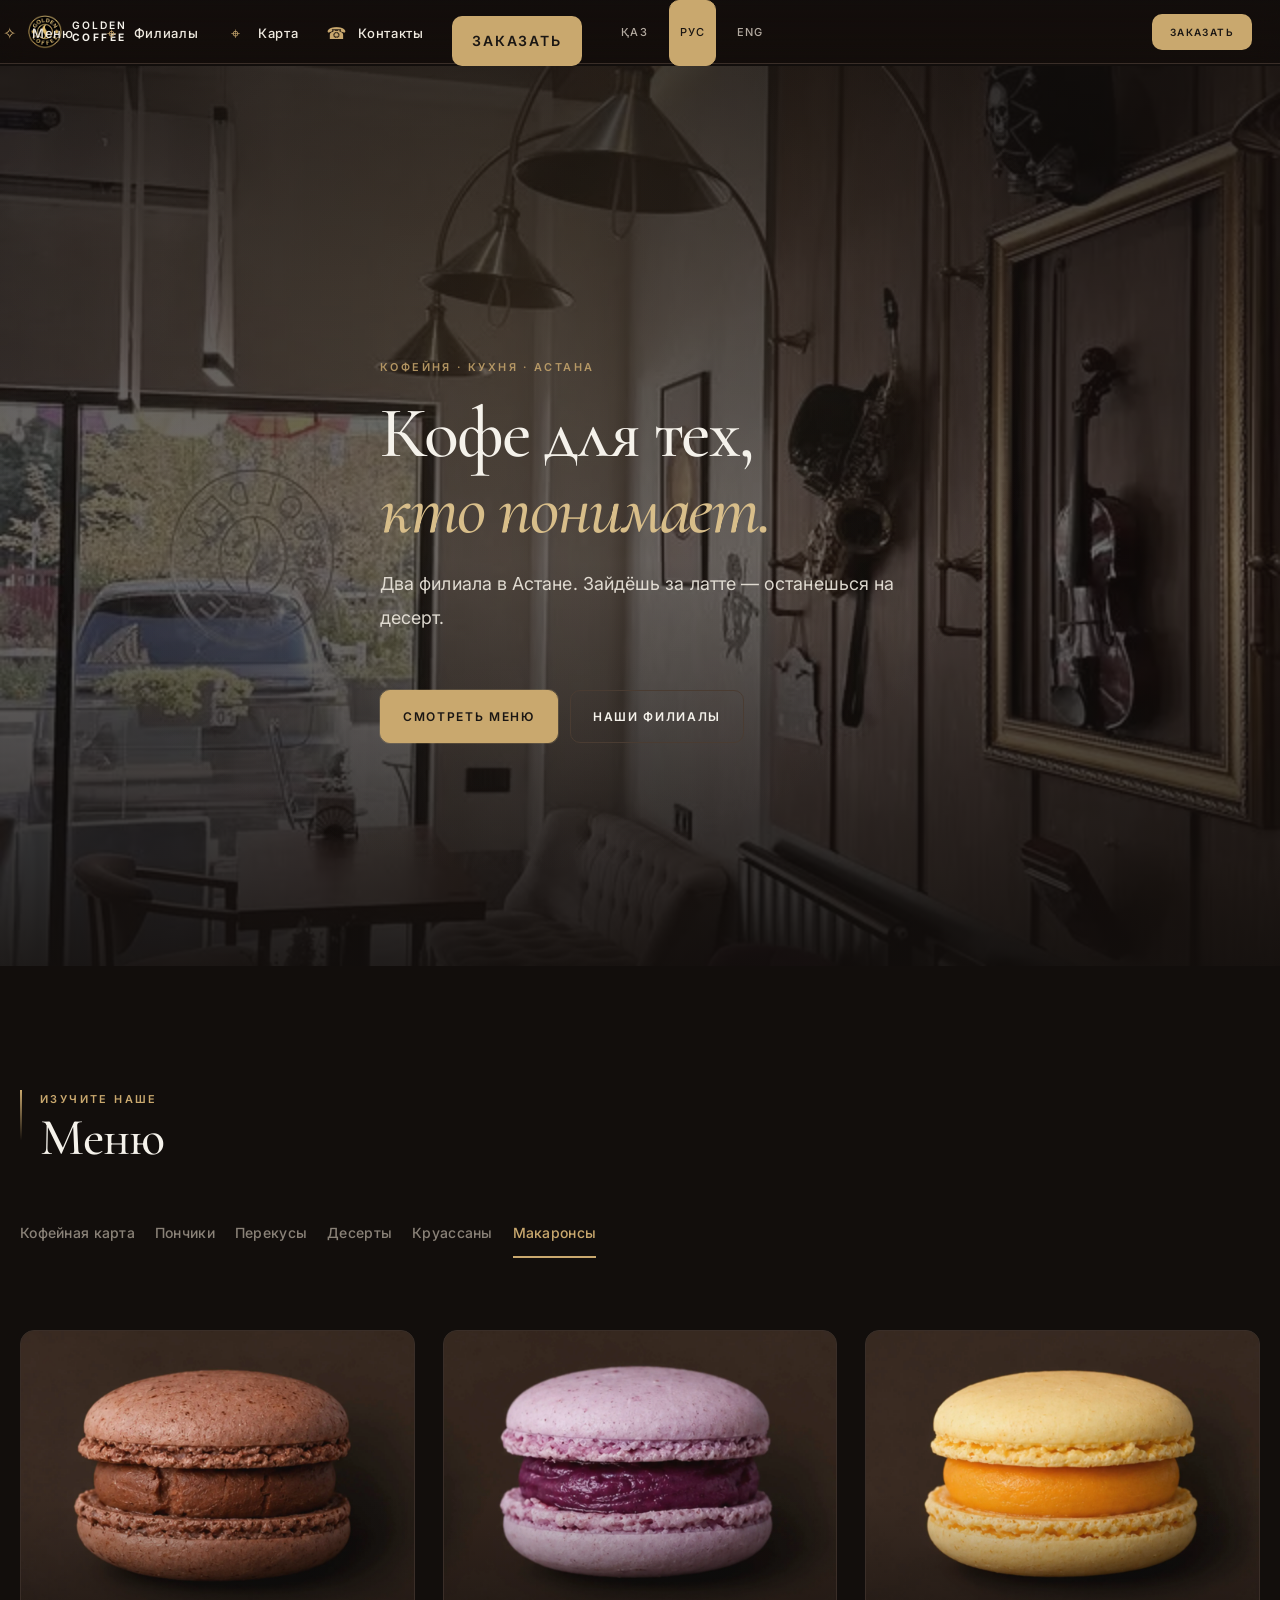
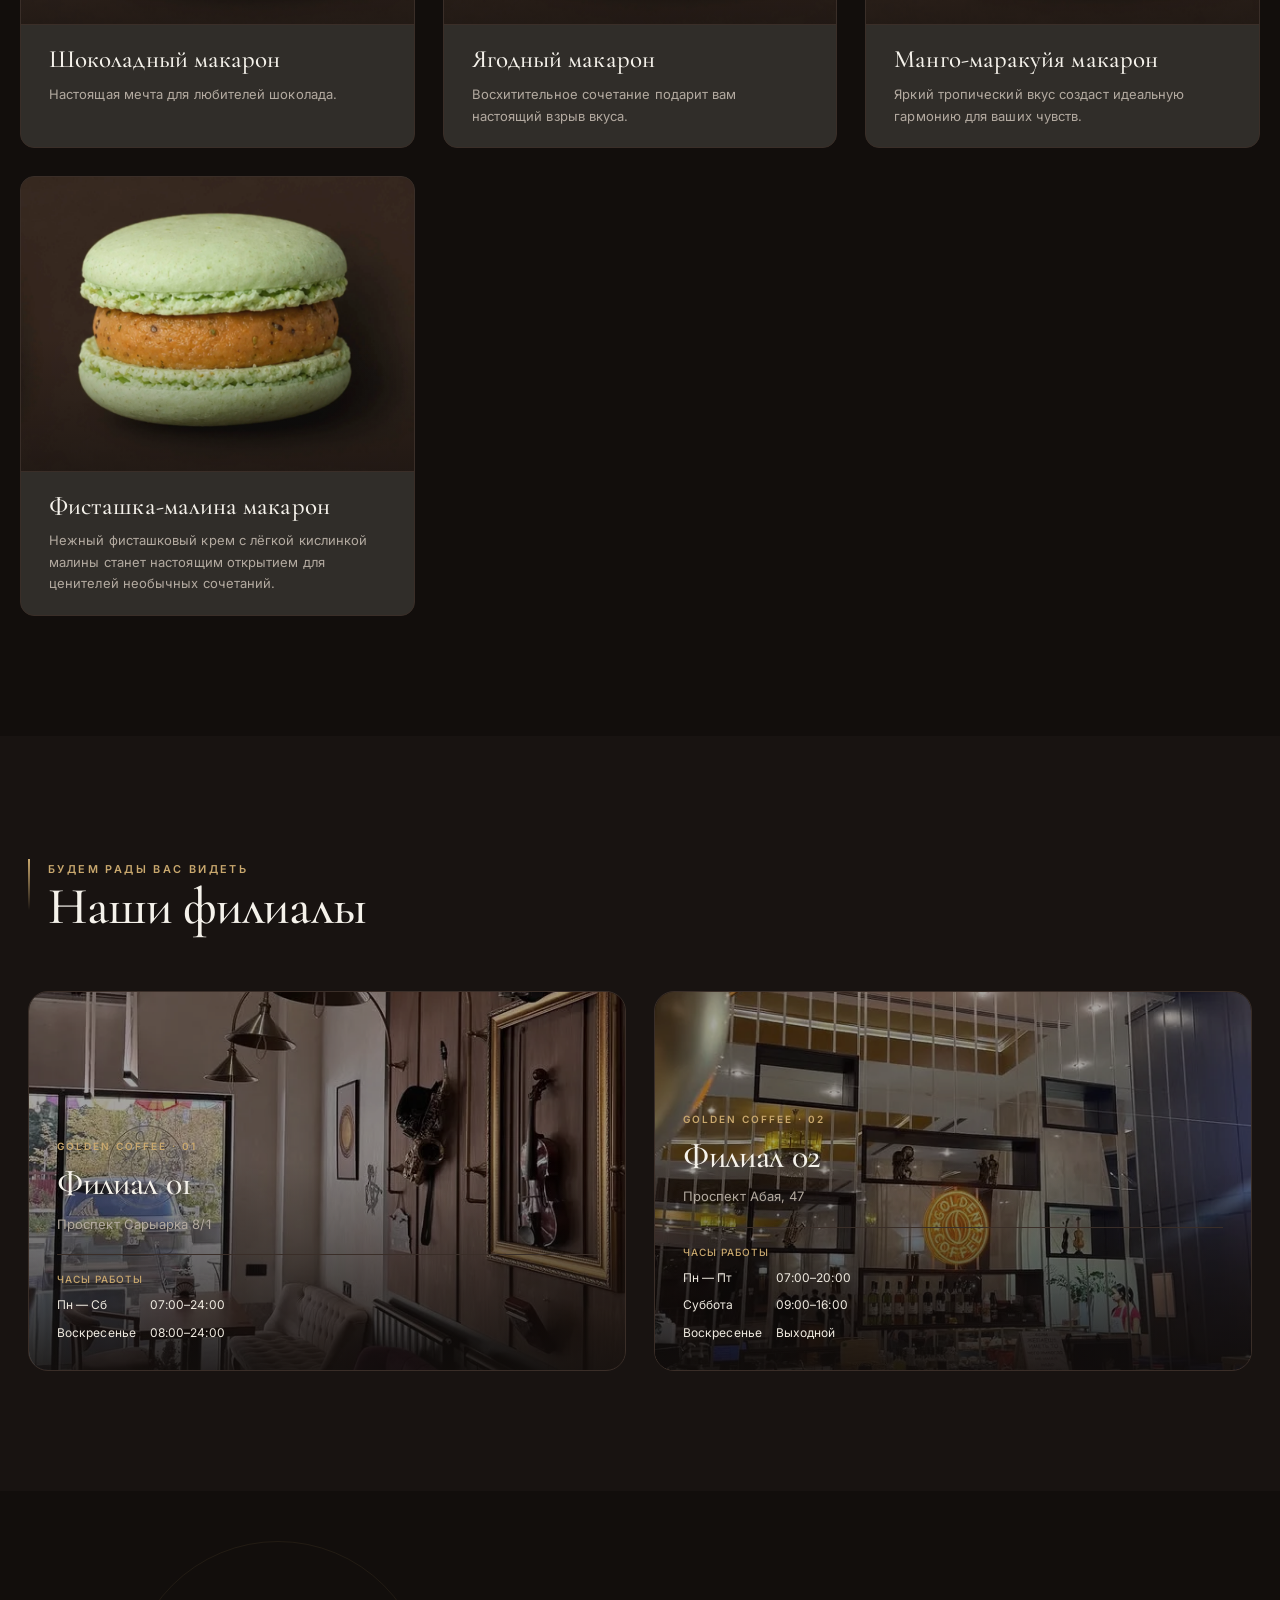
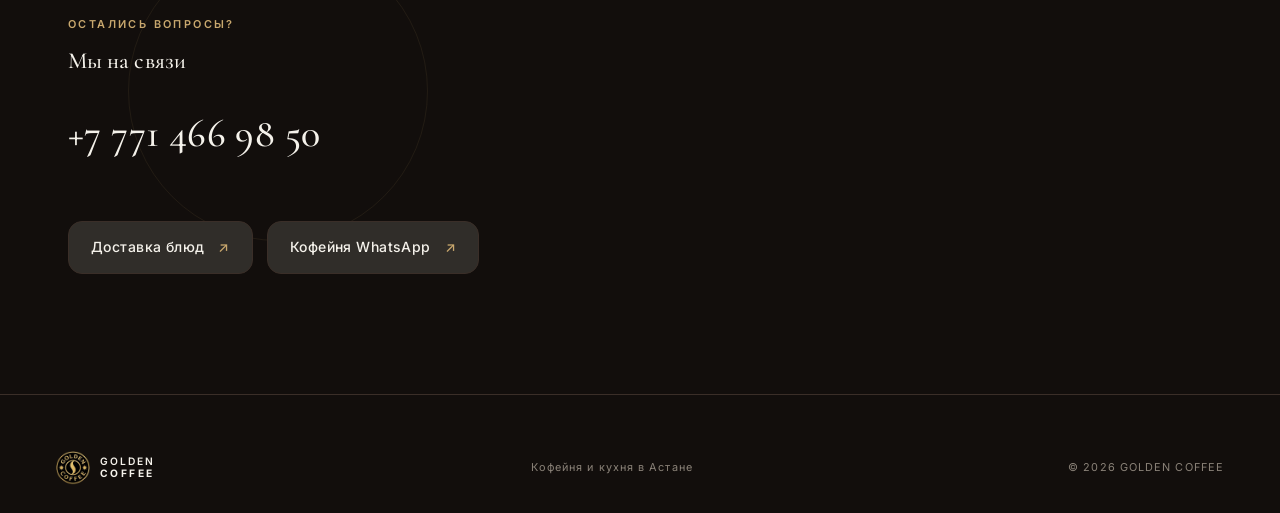
==== index.html @ 0ac065b7 "Add files via upload" ====
<!doctype html>
<html lang="ru">
<head>
  <meta charset="UTF-8">
  <meta name="viewport" content="width=device-width, initial-scale=1, viewport-fit=cover">
  <meta name="theme-color" content="#120e0c">
  <title>Golden Coffee — кофейня и кухня в Астане</title>
  <meta name="description" content="Golden Coffee & Golden Canteen — кофе, блюда и уют в Астане. Два филиала: проспект Сарыарка 8/1 и проспект Абая 47.">
  <meta property="og:type" content="website">
  <meta property="og:title" content="Golden Coffee — Астана">
  <meta property="og:description" content="Кофе, любимые блюда и минуты уюта — каждый день в Golden Coffee.">
  <meta property="og:image" content="assets/og-cover.webp">
  <meta name="twitter:card" content="summary_large_image">
  <link rel="icon" href="assets/favicon.webp" type="image/webp">
  <link rel="apple-touch-icon" href="assets/icon.webp">
  <link rel="preconnect" href="https://fonts.googleapis.com">
  <link rel="preconnect" href="https://fonts.gstatic.com" crossorigin>
  <link rel="preload" as="image" href="assets/saryarka.webp" fetchpriority="high">
  <link rel="preload" as="style" href="https://fonts.googleapis.com/css2?family=Cormorant+Garamond:ital,wght@0,400;0,500;1,400;1,500&family=Inter:wght@400;500;600&display=swap">
  <link rel="stylesheet" href="https://fonts.googleapis.com/css2?family=Cormorant+Garamond:ital,wght@0,400;0,500;1,400;1,500&family=Inter:wght@400;500;600&display=swap" media="print" onload="this.media='all'">
  <link rel="stylesheet" href="styles.css?v=12">
  <script src="app.js?v=14" defer></script>
</head>
<body>
  <header class="site-header" role="banner">
    <div class="header-inner">
      <a class="brand" href="#home" aria-label="Golden Coffee — на главную">
        <img class="brand-icon" src="assets/icon.webp" alt="" width="34" height="34" decoding="async">
        <span>GOLDEN<br><b>COFFEE</b></span>
      </a>
      <div class="header-actions">
        <a class="header-order" href="https://wa.me/77028437803" target="_blank" rel="noopener noreferrer" data-i18n="order">Заказать</a>
        <button class="menu-toggle" type="button" aria-label="Открыть меню" aria-expanded="false" aria-controls="main-nav">☰</button>
      </div>
    </div>
  </header>

  <nav class="main-nav" id="main-nav" aria-label="Основная навигация">
    <div class="nav-inner">
      <button class="nav-close" type="button" aria-label="Закрыть меню">✕</button>
      <a href="#menu"><span class="nav-icon" aria-hidden="true">✧</span><span data-i18n="navMenu">Меню</span></a>
      <a href="#locations"><span class="nav-icon" aria-hidden="true">⌖</span><span data-i18n="navLocations">Филиалы</span></a>
      <a href="#map"><span class="nav-icon" aria-hidden="true">⌖</span><span data-i18n="navMap">Карта</span></a>
      <a href="#contact"><span class="nav-icon phone-icon" aria-hidden="true">☎</span><span data-i18n="navContact">Контакты</span></a>
      <div class="nav-divider"></div>
      <a class="header-order" href="https://wa.me/77028437803" target="_blank" rel="noopener noreferrer" data-i18n="order">Заказать</a>
      <div class="language-switch" role="group" aria-label="Выберите язык">
        <button type="button" data-lang="kk" aria-pressed="false">ҚАЗ</button>
        <button type="button" class="active" data-lang="ru" aria-pressed="true">РУС</button>
        <button type="button" data-lang="en" aria-pressed="false">ENG</button>
      </div>
      <a class="instagram-link" href="https://www.instagram.com/goldencoffee.ast/" target="_blank" rel="noopener noreferrer" aria-label="Instagram">
        <img src="assets/instagram.webp" alt="" width="40" height="40" loading="lazy" decoding="async">
      </a>
    </div>
  </nav>

  <main>
    <section class="hero" id="home" aria-labelledby="hero-title">
      <div class="hero-media" aria-hidden="true">
        <picture>
          <source media="(max-width: 768px)" srcset="assets/saryarka.webp">
          <img class="hero-bg" src="assets/saryarka.webp" alt="" width="640" height="1138" loading="eager" fetchpriority="high" decoding="async">
        </picture>
        <div class="hero-overlay"></div>
      </div>

      <div class="hero-content">
        <p class="eyebrow" data-i18n="heroEyebrow">КОФЕЙНЯ · КУХНЯ · АСТАНА</p>
        <h1 id="hero-title" data-i18n-html="heroTitle">Кофе для тех,<br><em>кто понимает.</em></h1>
        <p class="hero-copy" data-i18n="heroText">Два филиала в Астане. Зайдёшь за латте — останешься на десерт.</p>
        <div class="hero-buttons">
          <a class="button button-gold" href="#menu"><span data-i18n="viewMenu">Смотреть меню</span></a>
          <a class="button button-outline" href="#locations" data-i18n="ourLocations">Наши филиалы</a>
        </div>
      </div>
    </section>

    <section class="menu-section section-wrap" id="menu" aria-labelledby="menu-title">
      <div class="section-heading">
        <div>
          <p class="eyebrow" data-i18n="menuEyebrow">ИЗУЧИТЕ НАШЕ</p>
          <h2 id="menu-title" data-i18n="menuTitle">Меню</h2>
        </div>
      </div>
      <div class="menu-tabs" id="menu-tabs" role="tablist" aria-label="Категории меню"></div>
      <div class="menu-grid" id="menu-grid" role="tabpanel" aria-live="polite"></div>
      <noscript><p class="menu-footnote">Для просмотра меню включите JavaScript.</p></noscript>
    </section>

    <section class="locations-section" id="locations" aria-labelledby="locations-title">
      <div class="section-wrap">
        <div class="section-heading">
          <div>
            <p class="eyebrow" data-i18n="locationsEyebrow">БУДЕМ РАДЫ ВАС ВИДЕТЬ</p>
            <h2 id="locations-title" data-i18n="locationsTitle">Наши филиалы</h2>
          </div>
        </div>
        <div class="location-grid" id="location-grid"></div>
        <noscript>
          <p class="menu-footnote">
            Проспект Сарыарка 8/1 · 07:00–24:00<br>
            Проспект Абая 47 · 07:00–20:00
          </p>
        </noscript>
      </div>
    </section>

    <div class="map-modal" id="map-modal" aria-hidden="true">
      <button class="map-backdrop" type="button" data-close aria-label="Закрыть окно"></button>
      <div class="map-card" role="dialog" aria-modal="true" aria-labelledby="map-modal-title">
        <button class="map-close" type="button" data-close aria-label="Закрыть">✕</button>
        <p class="eyebrow" data-i18n="mapEyebrow">НАЙДИТЕ НАС</p>
        <h2 id="map-modal-title" data-i18n="mapTitle">Мы на карте</h2>
        <p class="map-copy" data-i18n="mapDesc">Выберите филиал, чтобы открыть его в 2ГИС.</p>
        <div class="map-branches" id="map-branches"></div>
        <span class="map-foot">ASTANA · GOLDEN COFFEE</span>
      </div>
    </div>

    <div class="map-modal contact-modal" id="contact-modal" aria-hidden="true">
      <button class="map-backdrop" type="button" data-close aria-label="Закрыть окно"></button>
      <div class="map-card contact-card" role="dialog" aria-modal="true" aria-labelledby="contact-modal-title">
        <button class="map-close" type="button" data-close aria-label="Закрыть">✕</button>
        <p class="eyebrow" data-i18n="contactEyebrow">ОСТАЛИСЬ ВОПРОСЫ?</p>
        <h2 id="contact-modal-title" data-i18n="contactTitle">Мы на связи</h2>
        <p class="map-copy" data-i18n="contactModalDesc">Выберите удобный способ связаться с нами.</p>
        <div class="map-branches">
          <a class="map-link" href="https://wa.me/77028437803" target="_blank" rel="noopener noreferrer">
            <span class="map-icon"><img src="assets/whatico.webp" alt="WhatsApp" width="26" height="26" loading="lazy" decoding="async"></span>
            <span class="map-label"><strong data-i18n="foodWhatsapp">Доставка блюд</strong><small>+7 702 843 78 03</small></span>
            <span class="map-arrow" aria-hidden="true">↗</span>
          </a>
          <a class="map-link" href="https://wa.me/77471602997" target="_blank" rel="noopener noreferrer">
            <span class="map-icon"><img src="assets/whatico.webp" alt="WhatsApp" width="26" height="26" loading="lazy" decoding="async"></span>
            <span class="map-label"><strong data-i18n="coffeeWhatsapp">Кофейня WhatsApp</strong><small>+7 747 160 29 97</small></span>
            <span class="map-arrow" aria-hidden="true">↗</span>
          </a>
          <a class="map-link" href="tel:+77714669850">
            <span class="map-icon tel-icon" aria-hidden="true">☎</span>
            <span class="map-label"><strong data-i18n="callUs">Позвонить нам</strong><small>+7 771 466 98 50</small></span>
            <span class="map-arrow" aria-hidden="true">↗</span>
          </a>
        </div>
        <span class="map-foot">ASTANA · GOLDEN COFFEE</span>
      </div>
    </div>

    <section class="contact-section" id="contact" aria-labelledby="contact-title">
      <div class="section-wrap">
        <p class="eyebrow" data-i18n="contactEyebrow">ОСТАЛИСЬ ВОПРОСЫ?</p>
        <h2 id="contact-title" data-i18n="contactTitle">Мы на связи</h2>
        <a class="contact-phone" href="tel:+77714669850">+7 771 466 98 50</a>
        <div class="contact-links">
          <a href="https://wa.me/77028437803" target="_blank" rel="noopener noreferrer"><span data-i18n="foodWhatsapp">Доставка блюд</span><span class="contact-arrow" aria-hidden="true">↗</span></a>
          <a href="https://wa.me/77471602997" target="_blank" rel="noopener noreferrer"><span data-i18n="coffeeWhatsapp">Кофейня WhatsApp</span><span class="contact-arrow" aria-hidden="true">↗</span></a>
        </div>
      </div>
    </section>
  </main>

  <footer class="site-footer" role="contentinfo">
    <div class="footer-inner section-wrap">
      <a class="brand footer-brand" href="#home">
        <img class="brand-icon" src="assets/icon.webp" alt="" width="34" height="34" loading="lazy" decoding="async">
        <span>GOLDEN<br><b>COFFEE</b></span>
      </a>
      <span data-i18n="footer">Кофейня и кухня в Астане</span>
      <span>© <span id="year">2026</span> GOLDEN COFFEE</span>
    </div>
  </footer>
</body>
</html>
---- styles.css ----
/* ==========================================================================
   Golden Coffee — Астана
   Quiet Luxury | Mobile-First | iPhone 15/16 Optimised
   ========================================================================== */

/* ── Design Tokens ────────────────────────────────────────────────────── */
:root {
  /* Palette */
  --bg-deep: #120e0c;
  --bg-base: #181311;
  --surface: #302d29;
  --surface-soft: #302d29;
  --border: #3a2e28;
  --border-soft: #4a3c32;
  --gold: #c9a86e;
  --gold-light: #d8be8a;
  --gold-deep: #a88a56;
  --gold-dim: rgba(201, 168, 110, 0.35);
  --cream: #f5f2eb;
  --cream-soft: #efeae0;
  --sand: #b3aaa0;
  --sand-muted: #8a8278;
  --ink: #1a1613;

  /* Typography */
  --serif: 'Cormorant Garamond', Georgia, 'Times New Roman', serif;
  --sans: 'Inter', 'Golos Text', 'Segoe UI', system-ui, -apple-system, sans-serif;

  /* Fluid spacing (clamp) */
  --space-3: clamp(8px, 1.5vw, 12px);
  --space-4: clamp(12px, 2vw, 16px);
  --space-5: clamp(16px, 2.5vw, 20px);
  --space-6: clamp(20px, 3vw, 28px);
  --space-8: clamp(24px, 4vw, 40px);
  --space-10: clamp(32px, 5vw, 56px);
  --space-12: clamp(48px, 7vw, 80px);
  --space-16: clamp(64px, 10vw, 120px);

  /* Radius */
  --radius-sm: 10px;
  --radius-md: 14px;
  --radius-lg: 20px;

  /* Shadows — flat / minimal */
  --shadow-sm: 0 1px 3px rgba(0, 0, 0, 0.4);
  --shadow-md: 0 6px 20px rgba(0, 0, 0, 0.45);
  --shadow-lg: 0 16px 48px rgba(0, 0, 0, 0.5);

  /* Motion */
  --ease: cubic-bezier(0.22, 1, 0.36, 1);
  --fast: 200ms;
  --base: 350ms;
  --slow: 600ms;

  /* Layout */
  --header-h: 64px;
  --container-max: 1280px;
  --safe-top: env(safe-area-inset-top, 0);
  --safe-bottom: env(safe-area-inset-bottom, 0);
}

/* ── Reset ────────────────────────────────────────────────────────────── */
*, *::before, *::after { box-sizing: border-box; -webkit-tap-highlight-color: transparent; }

html {
  scroll-behavior: smooth;
  scroll-padding-top: calc(var(--header-h) + var(--safe-top));
  background: var(--bg-deep);
  text-size-adjust: 100%;
}

@media (prefers-reduced-motion: reduce) {
  html { scroll-behavior: auto; }
}

body {
  display: flex;
  flex-direction: column;
  min-height: 100vh;
  min-height: 100dvh;
  margin: 0;
  background: var(--bg-deep);
  color: var(--cream);
  font-family: var(--sans);
  font-size: clamp(15px, 1.2vw, 16px);
  line-height: 1.6;
  letter-spacing: 0.005em;
  -webkit-font-smoothing: antialiased;
}

main { flex: 1 0 auto; }

img { max-width: 100%; height: auto; display: block; }

a { color: inherit; text-decoration: none; }

button { font: inherit; color: inherit; background: none; border: none; cursor: pointer; }

h1, h2, h3 { margin: 0; font-family: var(--serif); font-weight: 500; line-height: 1.05; text-wrap: balance; }
p { margin: 0; }

:focus-visible { outline: 2px solid var(--gold); outline-offset: 3px; }
::selection { background: var(--gold); color: var(--ink); }

/* ── Utilities ────────────────────────────────────────────────────────── */
.section-wrap {
  width: 100%;
  max-width: var(--container-max);
  margin: 0 auto;
  padding: 0 var(--space-6);
}

.eyebrow {
  display: inline-flex;
  align-items: center;
  gap: 8px;
  font-size: clamp(10px, 0.85vw, 11px);
  font-weight: 600;
  letter-spacing: 0.22em;
  text-transform: uppercase;
  color: var(--gold);
}

.section-heading {
  display: flex;
  align-items: flex-end;
  justify-content: space-between;
  gap: var(--space-6);
  margin-bottom: var(--space-12);
}

.section-heading > div { position: relative; padding-left: var(--space-5); }

.section-heading > div::before {
  content: "";
  position: absolute;
  top: 0.25em;
  bottom: 0.2em;
  left: 0;
  width: 2px;
  background: linear-gradient(180deg, var(--gold), transparent 70%);
}

.section-heading h2 {
  font-size: clamp(34px, 5.5vw, 52px);
  letter-spacing: -0.02em;
  color: var(--cream);
}

/* ── Header ───────────────────────────────────────────────────────────── */
.site-header {
  position: fixed;
  top: var(--safe-top);
  left: 0;
  right: 0;
  z-index: 200;
  height: var(--header-h);
  display: flex;
  align-items: center;
  padding: 0 var(--space-6);
  background: linear-gradient(180deg, rgba(18, 14, 12, 0.7), rgba(18, 14, 12, 0.4));
  border-bottom: 1px solid var(--border);
  backdrop-filter: saturate(180%) blur(14px);
}

.header-inner {
  width: 100%;
  display: flex;
  align-items: center;
  justify-content: space-between;
  gap: var(--space-4);
}

.brand {
  display: inline-flex;
  align-items: center;
  gap: 10px;
  font-family: var(--sans);
  font-size: clamp(10px, 0.8vw, 11px);
  font-weight: 600;
  letter-spacing: 0.2em;
  line-height: 1.15;
  color: var(--cream);
  text-decoration: none;
}

.brand b { font-weight: 700; letter-spacing: 0.24em; }

.brand-icon {
  display: block;
  flex: 0 0 34px;
  width: 34px;
  height: 34px;
  object-fit: contain;
}

.header-actions { display: flex; align-items: center; gap: 12px; }

.header-order {
  padding: 10px 18px;
  font-size: 10px;
  font-weight: 600;
  letter-spacing: 0.14em;
  text-transform: uppercase;
  color: var(--ink);
  background: var(--gold);
  border-radius: var(--radius-sm);
  white-space: nowrap;
  transition: transform 0.2s ease, opacity 0.2s ease;
}

.header-order:active { transform: scale(0.97); opacity: 0.9; }

.menu-toggle {
  width: 40px;
  height: 40px;
  display: grid;
  place-items: center;
  border-radius: 8px;
  font-size: 20px;
  color: var(--cream);
  background: transparent;
  transition: color 0.2s ease;
}

.menu-toggle:hover { color: var(--gold); }

/* ── Mobile Nav Drawer ───────────────────────────────────────────────── */
.main-nav {
  position: fixed;
  inset: 0;
  z-index: 300;
  display: flex;
  flex-direction: column;
  background: var(--bg-base);
  border-left: 1px solid var(--border);
  box-shadow: var(--shadow-lg);
  visibility: hidden;
  pointer-events: none;
  opacity: 0;
  transform: translateX(-105%);
  transition: transform 0.55s var(--ease), opacity 0.35s ease, visibility 0s linear 0.55s;
  padding: calc(var(--safe-top) + 16px) var(--space-6) var(--space-8);
  overflow-y: auto;
  width: 100%;
  max-width: 320px;
  right: 0;
}

.main-nav.open {
  visibility: visible;
  pointer-events: auto;
  opacity: 1;
  transform: translateX(0);
  transition: transform 0.55s var(--ease), opacity 0.35s ease, visibility 0s;
}

.main-nav.open .nav-inner > a,
.main-nav.open .nav-inner > .language-switch {
  animation: drawer-item-in 0.48s var(--ease) both;
}

.main-nav.open .nav-inner > a:nth-of-type(2) { animation-delay: 60ms; }
.main-nav.open .nav-inner > a:nth-of-type(3) { animation-delay: 110ms; }
.main-nav.open .nav-inner > a:nth-of-type(4) { animation-delay: 160ms; }
.main-nav.open .nav-inner > a.header-order { animation-delay: 220ms; }
.main-nav.open .nav-inner > a.instagram-link { animation-delay: 370ms; }
.main-nav.open .nav-inner > .language-switch { animation-delay: 320ms; }

@keyframes drawer-item-in {
  from { opacity: 0; transform: translateX(-14px); }
  to { opacity: 1; transform: translateX(0); }
}

.nav-inner { display: flex; flex-direction: column; gap: 0; width: 100%; }

.nav-close {
  align-self: flex-end;
  width: 36px;
  height: 36px;
  display: grid;
  place-items: center;
  border-radius: 8px;
  font-size: 20px;
  color: var(--sand);
  margin-bottom: var(--space-6);
  transition: background 0.2s ease, color 0.2s ease;
}

.nav-close:hover { background: var(--surface); color: var(--cream); }

.main-nav a {
  display: flex;
  align-items: center;
  gap: 12px;
  padding: 16px 0;
  font-family: var(--sans);
  font-size: 17px;
  font-weight: 500;
  letter-spacing: -0.01em;
  color: var(--cream-soft);
  border-bottom: 1px solid var(--border);
  transition: color 0.2s ease, padding-left 0.2s ease;
}

.main-nav a:last-child { border-bottom: none; }

.main-nav a:hover { color: var(--gold); padding-left: 6px; }

/* Drawer section labels: refined serif with Cyrillic/Kazakh-capable fallbacks. */
.main-nav a:not(.header-order) {
  font-family: var(--serif), Georgia, serif;
  font-size: 22px;
  font-weight: 500;
  line-height: 1.15;
  letter-spacing: 0;
}

/* Кнопка Заказать внутри бургера — по центру, во всю ширину */
.main-nav .header-order {
  width: 100%;
  display: flex;
  align-items: center;
  justify-content: center;
  padding: 14px 20px;
  font-family: var(--sans);
  font-size: 14px;
  font-weight: 600;
  letter-spacing: 0.14em;
  text-transform: uppercase;
  color: var(--ink);
  background: var(--gold);
  border: none;
  border-radius: var(--radius-sm);
  margin-top: var(--space-4);
  transition: transform 0.2s ease, opacity 0.2s ease;
}

.main-nav .header-order:active { transform: scale(0.97); opacity: 0.9; }

.main-nav .instagram-link {
  display: flex;
  align-items: center;
  justify-content: center;
  width: 48px;
  height: 48px;
  align-self: flex-start;
  margin: 4px 0 0;
  padding: 4px;
  border: 1px solid transparent;
  border-radius: 12px;
  background: transparent;
  transition: border-color 0.25s ease, background 0.25s ease, transform 0.25s ease;
}

.main-nav .instagram-link img {
  flex: 0 0 38px;
  width: 38px;
  height: 38px;
  object-fit: contain;
  filter: brightness(0) saturate(100%) invert(71%) sepia(24%) saturate(733%) hue-rotate(4deg) brightness(89%) contrast(85%);
}

.main-nav .instagram-link:hover {
  padding-left: 4px;
  border-color: var(--gold-dim);
  background: rgba(201, 168, 110, 0.12);
  transform: translateY(-2px);
}

.nav-icon {
  width: 20px;
  height: 20px;
  display: grid;
  place-items: center;
  color: var(--gold);
  font-size: 16px;
}

.nav-divider { height: 1px; background: var(--border); margin: var(--space-5) 0; }

.main-nav .language-switch {
  display: flex;
  gap: 6px;
  justify-content: center;
  padding: var(--space-4) 0;
  border-top: 1px solid var(--border);
}

.main-nav .language-switch button {
  padding: 8px 14px;
  font-size: 11px;
  font-weight: 500;
  letter-spacing: 0.1em;
  color: var(--sand);
  border: 1px solid var(--border);
  border-radius: var(--radius-sm);
  background: transparent;
  transition: all 0.2s ease;
}

.main-nav .language-switch button:hover { color: var(--gold); border-color: var(--gold-dim); }
.main-nav .language-switch button.active { color: var(--gold); border-color: var(--gold); background: rgba(201,168,110,0.06); }

/* ── Hero ─────────────────────────────────────────────────────────────── */
.hero {
  position: relative;
  z-index: 1;
  min-height: 100vh;
  min-height: 100dvh;
  display: flex;
  align-items: center;
  justify-content: center;
  padding: calc(var(--safe-top) + var(--header-h) + var(--space-10)) var(--space-6) var(--space-10);
  background: var(--bg-base);
  color: var(--cream);
  overflow: hidden;
  isolation: isolate;
  text-align: center;
}

.hero-media {
  position: absolute;
  inset: 0;
  z-index: 0;
}

.hero-bg {
  width: 100%;
  height: 100%;
  object-fit: cover;
  object-position: center;
  filter: grayscale(0.35) contrast(0.95) brightness(0.7);
  transition: transform 1.2s ease;
}

.hero-overlay {
  position: absolute;
  inset: 0;
  z-index: 1;
  background:
    radial-gradient(circle at 40% 30%, rgba(201, 168, 110, 0.10), transparent 55%),
    linear-gradient(180deg, rgba(18, 14, 12, 0.75), rgba(18, 14, 12, 0.35) 55%, rgba(18, 14, 12, 0.9));
}

.hero-content {
  position: relative;
  z-index: 2;
  max-width: 700px;
  padding: 0 var(--space-4);
}

.hero .eyebrow {
  justify-content: center;
  margin-bottom: var(--space-5);
  opacity: 0.85;
}

.hero h1 {
  font-size: clamp(40px, 10vw, 72px);
  letter-spacing: -0.03em;
  color: var(--cream);
  margin-bottom: var(--space-5);
}

.hero h1 em {
  color: var(--gold-light);
  font-style: italic;
  font-weight: 500;
}

.hero-copy {
  max-width: 520px;
  margin: 0 auto var(--space-10);
  color: var(--cream-soft);
  font-size: clamp(15px, 1.4vw, 18px);
  line-height: 1.85;
  opacity: 0.9;
}

.hero-buttons {
  display: flex;
  flex-direction: column;
  gap: 12px;
  align-items: stretch;
}

/* ── Buttons ──────────────────────────────────────────────────────────── */
.button {
  display: inline-flex;
  align-items: center;
  justify-content: center;
  padding: 16px 22px;
  font-family: var(--sans);
  font-size: 12px;
  font-weight: 600;
  letter-spacing: 0.14em;
  text-transform: uppercase;
  border-radius: var(--radius-sm);
  min-height: 48px;
  touch-action: manipulation;
  transition: transform 0.2s ease, background 0.2s ease, border-color 0.2s ease, color 0.2s ease;
}

.button:active { transform: scale(0.98); }

.button-gold {
  background: var(--gold);
  color: var(--ink);
  border: 1px solid var(--gold);
  box-shadow: 0 0 0 1px rgba(201,168,110,0.2);
}

.button-gold:hover { background: var(--gold-light); box-shadow: var(--shadow-md); }

.button-outline {
  background: transparent;
  color: var(--cream);
  border: 1px solid var(--border-soft);
}

.button-outline:hover { border-color: var(--gold); color: var(--gold-light); background: rgba(201,168,110,0.06); }

/* ── Menu Section ─────────────────────────────────────────────────────── */
.menu-section {
  padding: var(--space-16) var(--space-5);
  background: var(--bg-deep);
}

.section-heading { margin-bottom: var(--space-10); }

.menu-tabs {
  display: flex;
  gap: var(--space-5);
  margin-bottom: var(--space-10);
  overflow-x: auto;
  padding-bottom: var(--space-4);
  scrollbar-width: none;
}

.menu-tabs::-webkit-scrollbar { display: none; }

.menu-tab {
  flex: 0 0 auto;
  padding: 0 0 var(--space-3);
  font-size: clamp(13px, 1.1vw, 14px);
  font-weight: 500;
  letter-spacing: 0.02em;
  color: var(--sand-muted);
  border-bottom: 2px solid transparent;
  white-space: nowrap;
  transition: color 0.2s ease, border-color 0.2s ease;
}

.menu-tab:hover { color: var(--cream); }
.menu-tab.active { color: var(--gold); border-color: var(--gold); }

.menu-grid {
  display: grid;
  grid-template-columns: 1fr;
  gap: var(--space-6);
}

.menu-card {
  display: grid;
  grid-template-columns: 130px 1fr;
  gap: 0;
  align-items: stretch;
  background: var(--surface);
  border: 1px solid var(--border);
  border-radius: var(--radius-md);
  overflow: hidden;
  transition: transform 0.4s var(--ease), border-color 0.3s ease, box-shadow 0.3s ease;
}

.menu-card-placeholder {
  min-height: 132px;
  background: var(--surface);
  border-color: var(--border);
}

.menu-product {
  display: flex;
  flex-direction: column;
}

.menu-product .menu-image {
  flex: 0 0 auto;
  width: 100%;
  aspect-ratio: 4 / 3;
  border-right: 0;
  border-bottom: 1px solid var(--border);
}

.menu-product-content {
  display: flex;
  flex: 1;
  flex-direction: column;
  gap: 10px;
  padding: var(--space-5) var(--space-6);
}

.menu-product-content h3 {
  color: var(--cream);
  font-family: var(--serif);
  font-size: clamp(21px, 2vw, 25px);
  line-height: 1.15;
}

.menu-product-content p {
  color: var(--sand);
  font-size: clamp(13px, 1vw, 14px);
  line-height: 1.65;
}

.menu-card:hover {
  transform: translateY(-4px);
  border-color: var(--gold-dim);
  box-shadow: var(--shadow-lg);
}

.menu-image {
  position: relative;
  aspect-ratio: 1;
  overflow: hidden;
  background: var(--bg-base);
  border-right: 1px solid var(--border);
}

.menu-image img {
  width: 100%;
  height: 100%;
  object-fit: cover;
  object-position: center;
  transition: transform 0.6s var(--ease);
}

.menu-card:hover .menu-image img { transform: scale(1.05); }

.menu-image::after {
  content: "";
  position: absolute;
  inset: 0;
  background: linear-gradient(180deg, transparent 55%, rgba(18, 14, 12, 0.55));
}

.image-label {
  position: absolute;
  bottom: var(--space-4);
  left: var(--space-4);
  right: var(--space-4);
  display: inline-flex;
  align-items: center;
  justify-content: center;
  gap: 6px;
  padding: 6px 10px;
  font-size: 9px;
  font-weight: 600;
  letter-spacing: 0.16em;
  text-transform: uppercase;
  color: var(--gold);
  background: rgba(18, 14, 12, 0.8);
  border: 1px solid var(--gold-dim);
  border-radius: var(--radius-sm);
  backdrop-filter: blur(6px);
}

.image-label::before { content: "✧"; font-size: 11px; }

.menu-card-bottom {
  padding: var(--space-5) var(--space-6);
  display: flex;
  flex-direction: column;
  gap: 6px;
  justify-content: center;
}

.menu-card-bottom span:first-child {
  font-family: var(--serif);
  font-size: clamp(19px, 1.8vw, 22px);
  color: var(--cream);
}

.price {
  font-family: var(--sans);
  font-size: 13px;
  font-weight: 600;
  letter-spacing: 0.06em;
  color: var(--gold);
  white-space: nowrap;
  margin-left: auto;
}

/* ── Locations ────────────────────────────────────────────────────────── */
.locations-section {
  padding: var(--space-16) 0;
  background: var(--bg-base);
}

.location-grid {
  display: grid;
  grid-template-columns: 1fr;
  gap: var(--space-6);
}

.location-card {
  position: relative;
  min-height: 380px;
  border-radius: var(--radius-lg);
  overflow: hidden;
  border: 1px solid var(--border);
  transition: transform 0.5s var(--ease), border-color 0.3s ease, box-shadow 0.3s ease;
}

.location-card:hover {
  transform: translateY(-4px);
  border-color: var(--gold-dim);
  box-shadow: var(--shadow-lg);
}

.location-photo {
  position: absolute;
  inset: 0;
  width: 100%;
  height: 100%;
  object-fit: cover;
  object-position: center 55%;
  filter: brightness(0.65) saturate(0.85);
  transition: transform 0.8s var(--ease);
}

.location-card:hover .location-photo { transform: scale(1.04); }

.location-card::before {
  content: "";
  position: absolute;
  inset: 0;
  background: linear-gradient(180deg, transparent 45%, rgba(18, 14, 12, 0.85));
  z-index: 1;
}

.location-info {
  position: relative;
  z-index: 2;
  width: 100%;
  padding: var(--space-6);
  display: flex;
  flex-direction: column;
  justify-content: flex-end;
  min-height: 100%;
}

.location-no {
  font-size: 10px;
  font-weight: 600;
  letter-spacing: 0.2em;
  color: var(--gold);
  margin-bottom: var(--space-3);
}

.location-info h3 {
  font-size: clamp(26px, 3.5vw, 34px);
  letter-spacing: -0.01em;
  color: var(--cream);
  margin-bottom: var(--space-3);
}

.location-info address {
  font-style: normal;
  color: var(--sand);
  font-size: clamp(13px, 1vw, 14px);
  line-height: 1.6;
  margin-bottom: var(--space-5);
}

.location-hours {
  display: grid;
  grid-template-columns: max-content max-content;
  justify-content: start;
  gap: 8px 14px;
  padding-top: var(--space-4);
  border-top: 1px solid var(--border);
  font-size: 12px;
  color: var(--cream-soft);
}

.location-hours strong {
  grid-column: 1 / -1;
  color: var(--gold);
  font-size: 10px;
  font-weight: 500;
  letter-spacing: 0.1em;
  text-transform: uppercase;
}

/* ── Contact Section ──────────────────────────────────────────────────── */
.contact-section {
  position: relative;
  padding: var(--space-16) var(--space-6);
  text-align: center;
  background: var(--bg-deep);
  overflow: hidden;
}

.contact-section::before {
  content: "";
  position: absolute;
  top: 50%;
  left: 50%;
  transform: translate(-50%, -50%);
  width: 70vw;
  max-width: 480px;
  aspect-ratio: 1;
  border: 1px solid var(--gold-dim);
  border-radius: 50%;
  opacity: 0.25;
  pointer-events: none;
}

.contact-section .eyebrow { justify-content: center; margin-bottom: var(--space-4); }

.contact-section h2 { margin-bottom: var(--space-6); }

.contact-phone {
  display: inline-block;
  font-family: var(--serif);
  font-size: clamp(28px, 4.5vw, 40px);
  font-weight: 500;
  letter-spacing: 0.01em;
  color: var(--cream);
  margin-bottom: var(--space-10);
  transition: color 0.3s ease;
}

.contact-phone:hover { color: var(--gold); }

.contact-links {
  display: flex;
  flex-direction: column;
  gap: 12px;
  align-items: center;
}

.contact-links a {
  display: inline-flex;
  align-items: center;
  gap: 14px;
  padding: 14px 22px;
  font-size: clamp(13px, 1.1vw, 14px);
  font-weight: 500;
  letter-spacing: 0.03em;
  color: var(--cream);
  background: var(--surface);
  border: 1px solid var(--border);
  border-radius: var(--radius-md);
  width: 100%;
  max-width: 340px;
  justify-content: space-between;
  transition: background 0.3s ease, border-color 0.3s ease, color 0.3s ease;
}

.contact-links a:hover {
  background: var(--surface-soft);
  border-color: var(--gold);
  color: var(--gold-light);
}

.contact-arrow { font-size: 14px; color: var(--gold); transition: transform 0.2s ease; }
.contact-links a:hover .contact-arrow { transform: translate(3px, -3px); }

/* ── Footer ───────────────────────────────────────────────────────────── */
.site-footer {
  padding: var(--space-10) var(--space-6) calc(var(--space-6) + var(--safe-bottom));
  background: var(--bg-deep);
  border-top: 1px solid var(--border);
  font-size: clamp(10px, 0.85vw, 11px);
  letter-spacing: 0.1em;
  color: var(--sand-muted);
}

.footer-inner {
  display: flex;
  flex-direction: column;
  align-items: center;
  gap: var(--space-4);
  text-align: center;
}

.footer-brand {
  color: var(--cream);
  text-decoration: none;
}

.site-footer > span:nth-child(2),
.site-footer > span:last-child { color: var(--sand-muted); }

/* ── Modals ───────────────────────────────────────────────────────────── */
.map-modal {
  position: fixed;
  inset: 0;
  z-index: 400;
  display: grid;
  place-items: center;
  padding: var(--space-4);
  visibility: hidden;
  opacity: 0;
  transition: opacity 0.45s var(--ease), visibility 0s linear 0.45s;
}

.map-modal.is-open {
  visibility: visible;
  opacity: 1;
  transition: opacity 0.45s var(--ease);
}

.map-backdrop {
  position: absolute;
  inset: 0;
  background: rgba(18, 14, 12, 0.8);
  backdrop-filter: blur(6px);
}

.map-card {
  position: relative;
  z-index: 1;
  width: 100%;
  max-width: 420px;
  max-height: calc(100dvh - 2 * var(--space-4));
  padding: var(--space-8) var(--space-6) var(--space-8);
  overflow-y: auto;
  background: var(--surface);
  border: 1px solid var(--border);
  border-radius: var(--radius-lg);
  box-shadow: var(--shadow-lg);
  transform: translateY(24px) scale(0.97);
  transition: transform 0.5s var(--ease);
  text-align: center;
}

.map-modal.is-open .map-card { transform: translateY(0) scale(1); }

.map-close {
  position: absolute;
  top: var(--space-5);
  right: var(--space-5);
  width: 36px;
  height: 36px;
  display: grid;
  place-items: center;
  border-radius: 8px;
  font-size: 22px;
  color: var(--sand);
  background: var(--bg-base);
  border: 1px solid var(--border);
  transition: all 0.2s ease;
}

.map-close:hover { background: var(--gold); color: var(--ink); transform: rotate(90deg); }

.map-card .eyebrow { justify-content: center; margin-bottom: var(--space-3); }

.map-card h2 {
  font-family: var(--serif);
  font-size: clamp(30px, 4vw, 40px);
  margin-bottom: var(--space-4);
}

.map-copy {
  color: var(--sand);
  font-size: clamp(13px, 1vw, 14px);
  line-height: 1.7;
  margin-bottom: var(--space-8);
  text-align: center;
}

.map-branches { display: grid; gap: 10px; }

.map-link {
  display: flex;
  align-items: center;
  gap: 12px;
  padding: 14px 16px;
  color: var(--cream);
  background: var(--bg-base);
  border: 1px solid var(--border);
  border-radius: var(--radius-md);
  transition: background 0.3s ease, border-color 0.3s ease, transform 0.3s ease;
}

.map-link:hover {
  background: var(--surface-soft);
  border-color: var(--gold);
  transform: translateX(4px);
}

.map-icon {
  flex: 0 0 40px;
  width: 40px;
  height: 40px;
  display: grid;
  place-items: center;
  background: var(--surface);
  border: 1px solid var(--border);
  border-radius: var(--radius-sm);
  color: var(--gold-deep);
  transition: transform 0.3s ease;
}

.map-link:hover .map-icon { transform: scale(1.05) rotate(-3deg); }

.map-label { display: flex; flex-direction: column; gap: 4px; flex: 1; text-align: center; }

.map-label small { display: block; color: var(--sand); font-size: clamp(13px, 1vw, 14px); }

.map-arrow {
  font-size: 14px;
  color: var(--gold);
  transition: transform 0.2s ease;
}

.map-link:hover .map-arrow { transform: translate(3px, -3px); }

.map-foot {
  display: block;
  margin-top: var(--space-6);
  text-align: center;
  font-size: 10px;
  letter-spacing: 0.25em;
  color: var(--sand-muted);
}

/* ── Reviews Page ─────────────────────────────────────────────────────── */
.reviews-page { background: var(--bg-deep); }

.reviews-page .site-header { position: absolute; }

.reviews-main {
  display: grid;
  place-items: center;
  min-height: 100vh;
  min-height: 100dvh;
  padding: calc(var(--safe-top) + var(--header-h) + var(--space-10)) var(--space-6) var(--space-10);
  background:
    radial-gradient(ellipse at center, rgba(201, 168, 110, 0.06), transparent 60%),
    var(--bg-deep);
}

.reviews-card {
  width: 100%;
  max-width: 560px;
  padding: var(--space-12) var(--space-8);
  text-align: center;
  background: var(--surface);
  border: 1px solid var(--border);
  border-radius: var(--radius-lg);
}

.reviews-star {
  display: inline-grid;
  place-items: center;
  width: 52px;
  height: 52px;
  margin-bottom: var(--space-6);
  font-size: 22px;
  color: var(--gold);
  border: 1px solid var(--gold-dim);
  border-radius: 50%;
}

.reviews-card h1 {
  font-size: clamp(34px, 5.5vw, 48px);
  letter-spacing: -0.02em;
  margin-bottom: var(--space-5);
}

.reviews-card h1 em { color: var(--gold); font-style: italic; }

.reviews-card > p:not(.eyebrow) {
  max-width: 420px;
  margin: 0 auto var(--space-8);
  color: var(--sand);
  line-height: 1.8;
}

.reviews-decoration {
  font-size: 10px;
  font-weight: 500;
  letter-spacing: 0.3em;
  color: var(--gold);
  opacity: 0.5;
}

/* ── Animations ───────────────────────────────────────────────────────── */
.reveal {
  opacity: 0;
  transform: translateY(22px);
  transition: opacity 0.7s var(--ease), transform 0.7s var(--ease);
}

.reveal.is-visible { opacity: 1; transform: translateY(0); }

/* ── Mobile-First Responsive ──────────────────────────────────────────── */
@media (min-width: 769px) {
  .main-nav {
    position: static;
    width: auto;
    height: auto;
    visibility: visible;
    pointer-events: auto;
    opacity: 1;
    transform: none;
    transition: none;
    box-shadow: none;
    border: none;
    flex-direction: row;
    padding: 0;
    overflow: visible;
    background: transparent;
    border-left: none;
    gap: var(--space-6);
    align-items: center;
  }

  .nav-inner { flex-direction: row; padding: 0; gap: var(--space-6); }

  .main-nav.open .nav-inner > a,
  .main-nav.open .nav-inner > .language-switch { animation: none; }

  .nav-close, .nav-divider, .menu-toggle { display: none; }
  .main-nav .instagram-link { display: none; }

  .main-nav a {
    padding: 8px 0;
    border-bottom: none;
    color: var(--cream-soft);
  }

  .main-nav a:not(.header-order) {
    font-family: var(--sans);
    font-size: 13px;
    line-height: normal;
    letter-spacing: 0.05em;
  }

  .main-nav a:hover { color: var(--gold); padding-left: 0; }

  .main-nav .language-switch {
    padding: 0;
    border: none;
    gap: 10px;
  }

  .main-nav .language-switch button {
    padding: 6px 10px;
    font-size: 11px;
    background: transparent;
    border: 1px solid transparent;
  }

  .main-nav .language-switch button.active { background: var(--gold); color: var(--ink); }

  /* Desktop Hero */
  .hero {
    justify-content: center;
    text-align: left;
    padding: calc(var(--safe-top) + var(--header-h) + var(--space-12)) var(--space-8) var(--space-12);
  }

  .hero-content {
    max-width: 640px;
    margin: 0;
    padding: 0;
    text-align: left;
  }

  .hero .eyebrow { justify-content: flex-start; }

  .hero-buttons {
    flex-direction: row;
    align-items: flex-start;
  }

  /* Desktop Menu Grid */
  .menu-grid { grid-template-columns: repeat(3, 1fr); }

  .menu-card {
    grid-template-columns: 1fr;
    grid-template-rows: 260px 1fr;
  }

  .menu-product {
    display: flex;
    grid-template-columns: none;
    grid-template-rows: none;
  }

  .menu-product .menu-image {
    flex: 0 0 auto;
    aspect-ratio: 4 / 3;
    border-bottom: 1px solid var(--border);
  }

  .menu-card-placeholder {
    min-height: 0;
    aspect-ratio: 1.3;
    grid-template-rows: 1fr;
  }

  .menu-image {
    aspect-ratio: auto;
    border-right: none;
    border-bottom: 1px solid var(--border);
  }

  .menu-card-bottom {
    flex-direction: row;
    align-items: baseline;
    justify-content: space-between;
    padding: var(--space-5) var(--space-6);
  }

  .menu-card-bottom span:first-child { margin-left: 0; }
  .price { margin-left: 0; }

  /* Desktop Locations */
  .location-grid { grid-template-columns: repeat(2, 1fr); }

  /* Desktop Contact */
  .contact-section { text-align: left; padding: var(--space-16) var(--space-8); }

  .contact-section::before {
    top: 10%;
    left: 10%;
    transform: none;
    width: 300px;
    max-width: none;
  }

  .contact-section .eyebrow { justify-content: flex-start; }

  .contact-links {
    flex-direction: row;
    flex-wrap: wrap;
    gap: 14px;
    align-items: flex-start;
  }

  .contact-links a { max-width: none; width: auto; justify-content: center; }

  /* Desktop Footer */
  .footer-inner {
    flex-direction: row;
    justify-content: space-between;
    align-items: center;
    text-align: left;
  }

  .reviews-main { padding: calc(var(--safe-top) + var(--header-h) + var(--space-12)) var(--space-8) var(--space-12); }
  .reviews-card { border-radius: var(--radius-lg); }
}

@media (max-width: 480px) {
  :root { --space-6: 16px; --space-8: 20px; }

  .site-header { padding: 0 16px; }
  .brand-icon { flex-basis: 30px; width: 30px; height: 30px; }
  .brand { gap: 8px; font-size: 9px; }

  .hero h1 { font-size: clamp(34px, 11vw, 48px); }
  .hero-copy { font-size: 14px; }

  .menu-card {
    grid-template-columns: 110px 1fr;
  }

  .menu-image { width: 110px; min-height: 110px; }
  .menu-card-bottom { padding: var(--space-4) var(--space-5); }

  .location-card { min-height: 320px; }
  .location-info { padding: var(--space-5); }

  .contact-links a { width: 100%; max-width: none; }

  .map-card { padding: var(--space-6) var(--space-5); border-radius: var(--radius-md); }
  .map-link { padding: 12px 14px; }
  .map-icon { width: 36px; height: 36px; }

  .reviews-card { padding: var(--space-8) var(--space-5); }
}

/* ── Reduced Motion ───────────────────────────────────────────────────── */
@media (prefers-reduced-motion: reduce) {
  *, *::before, *::after {
    animation-duration: 0.01ms !important;
    animation-iteration-count: 1 !important;
    transition-duration: 0.01ms !important;
    scroll-behavior: auto !important;
  }
  .reveal { opacity: 1; transform: none; }
  .hero-bg { transition: none; }
}

/* ── High Contrast ────────────────────────────────────────────────────── */
@media (prefers-contrast: high) {
  :root { --border: #7a6a5a; --border-soft: #9a8a7a; --gold: #e8d4a8; }
  .menu-card, .location-card, .map-card { border-width: 2px; }
  .button-gold, .button-outline { border-width: 2px; }
}
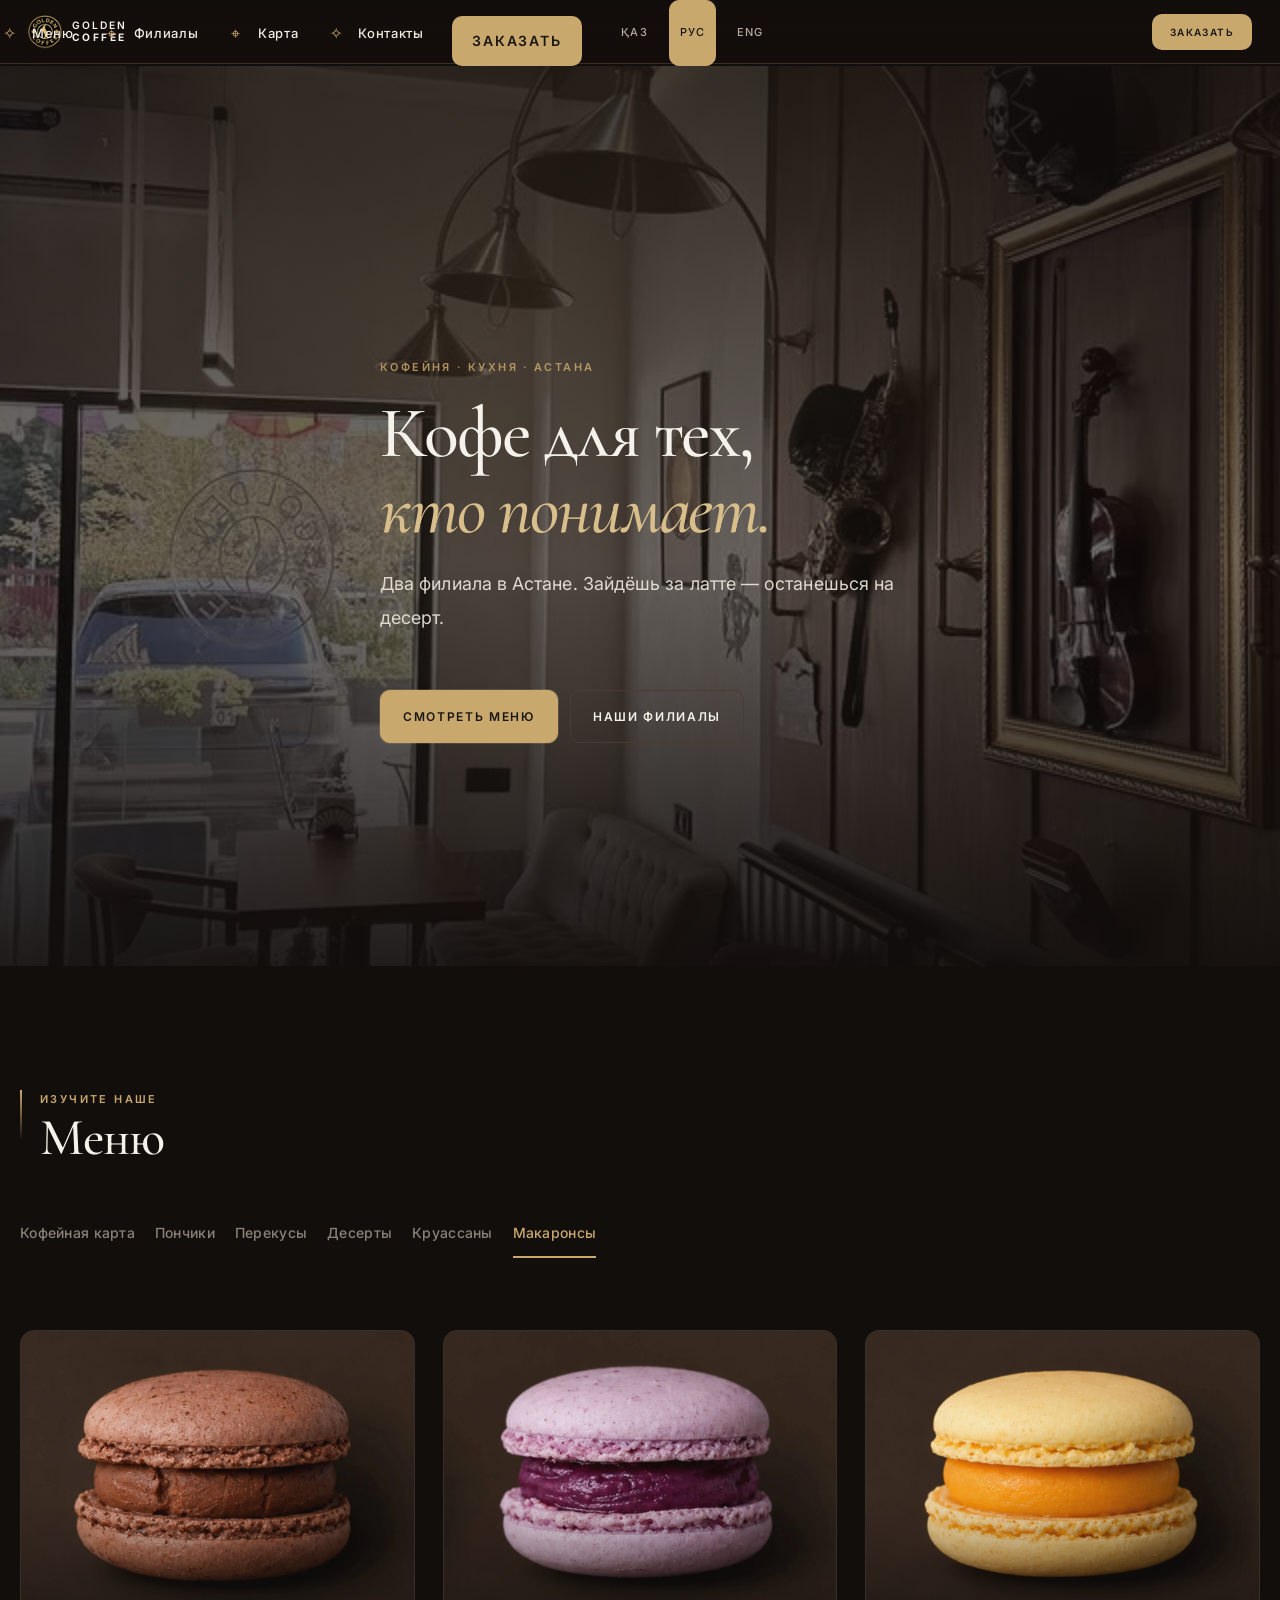
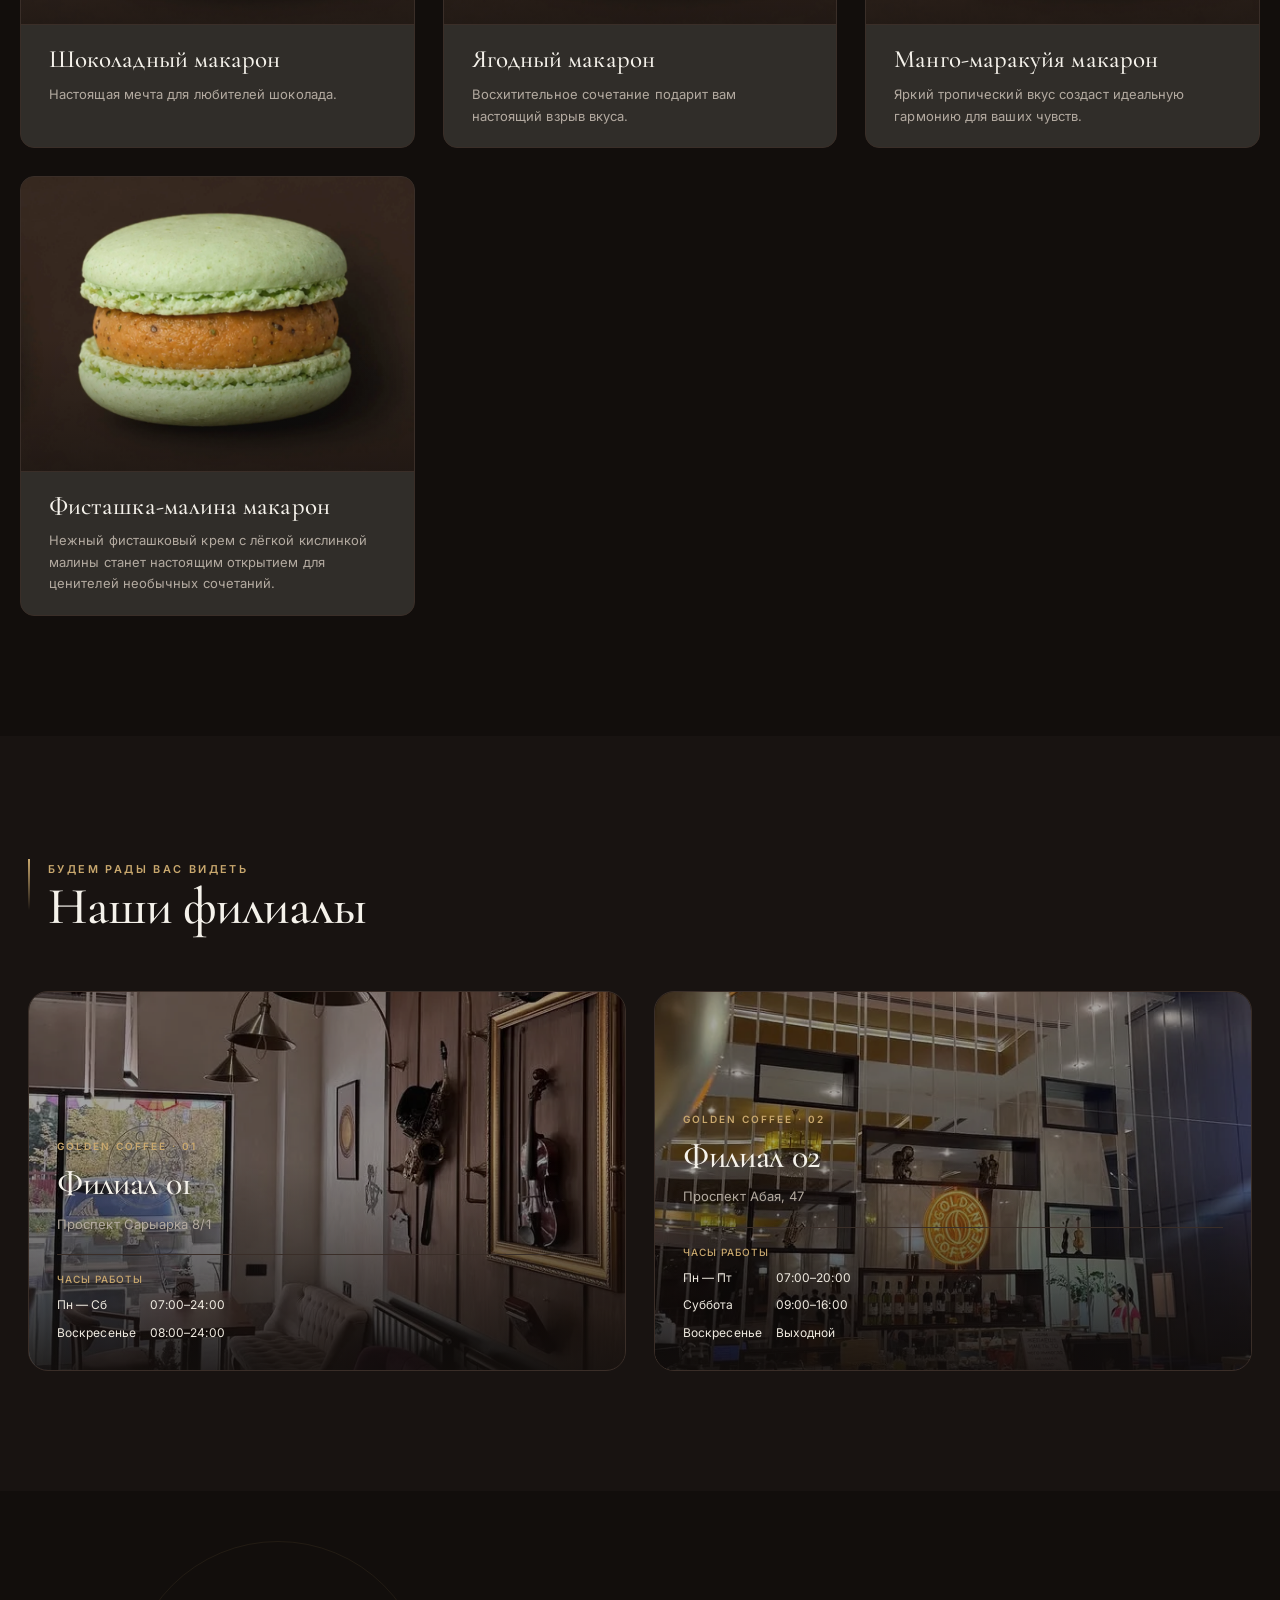
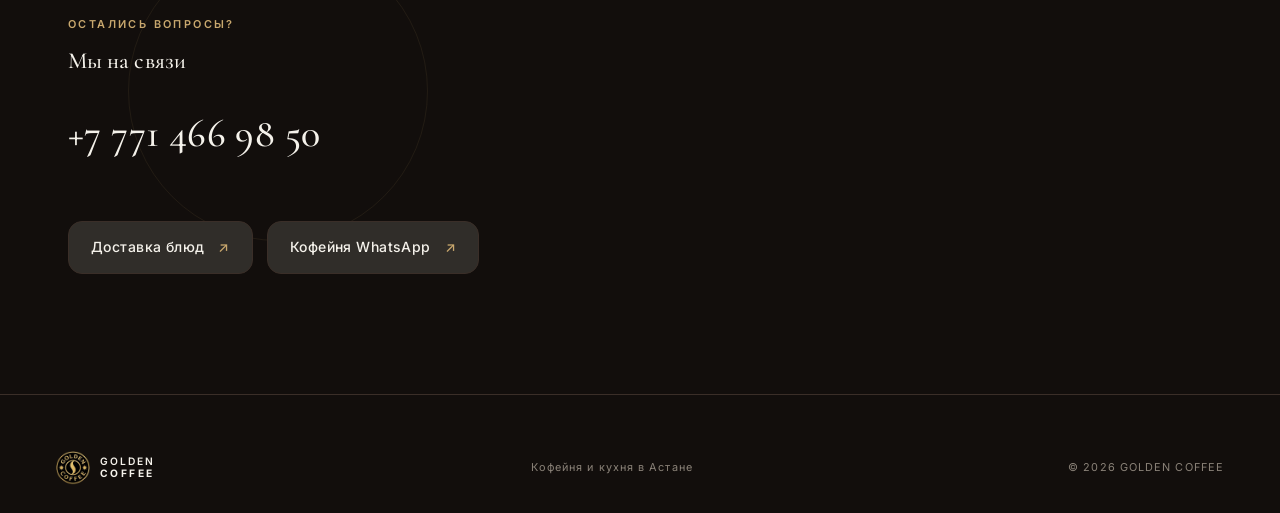
==== commit a08e049c: "Add files via upload" ====
--- a/index.html
+++ b/index.html
@@ -18,8 +18,8 @@
   <link rel="preload" as="image" href="assets/saryarka.webp" fetchpriority="high">
   <link rel="preload" as="style" href="https://fonts.googleapis.com/css2?family=Cormorant+Garamond:ital,wght@0,400;0,500;1,400;1,500&family=Inter:wght@400;500;600&display=swap">
   <link rel="stylesheet" href="https://fonts.googleapis.com/css2?family=Cormorant+Garamond:ital,wght@0,400;0,500;1,400;1,500&family=Inter:wght@400;500;600&display=swap" media="print" onload="this.media='all'">
-  <link rel="stylesheet" href="styles.css?v=12">
-  <script src="app.js?v=14" defer></script>
+  <link rel="stylesheet" href="styles.css?v=14">
+  <script src="app.js?v=17" defer></script>
 </head>
 <body>
   <header class="site-header" role="banner">
@@ -41,7 +41,11 @@
       <a href="#menu"><span class="nav-icon" aria-hidden="true">✧</span><span data-i18n="navMenu">Меню</span></a>
       <a href="#locations"><span class="nav-icon" aria-hidden="true">⌖</span><span data-i18n="navLocations">Филиалы</span></a>
       <a href="#map"><span class="nav-icon" aria-hidden="true">⌖</span><span data-i18n="navMap">Карта</span></a>
-      <a href="#contact"><span class="nav-icon phone-icon" aria-hidden="true">☎</span><span data-i18n="navContact">Контакты</span></a>
+      <a href="#contact"><span class="nav-icon" aria-hidden="true">✧</span><span data-i18n="navContact">Контакты</span></a>
+      <a class="instagram-nav-link" href="https://www.instagram.com/goldencoffee.ast/" target="_blank" rel="noopener noreferrer">
+        <img src="assets/instagram.webp" alt="" width="20" height="20" loading="lazy" decoding="async">
+        <span data-i18n="navInstagram">Instagram</span>
+      </a>
       <div class="nav-divider"></div>
       <a class="header-order" href="https://wa.me/77028437803" target="_blank" rel="noopener noreferrer" data-i18n="order">Заказать</a>
       <div class="language-switch" role="group" aria-label="Выберите язык">
@@ -49,9 +53,6 @@
         <button type="button" class="active" data-lang="ru" aria-pressed="true">РУС</button>
         <button type="button" data-lang="en" aria-pressed="false">ENG</button>
       </div>
-      <a class="instagram-link" href="https://www.instagram.com/goldencoffee.ast/" target="_blank" rel="noopener noreferrer" aria-label="Instagram">
-        <img src="assets/instagram.webp" alt="" width="40" height="40" loading="lazy" decoding="async">
-      </a>
     </div>
   </nav>
 
--- a/styles.css
+++ b/styles.css
@@ -69,6 +69,16 @@
   text-size-adjust: 100%;
 }
 
+/* Mobile: keep document scrolling native and prevent overscroll/pinch scaling. */
+@media (max-width: 768px) {
+  html,
+  body {
+    scroll-behavior: auto;
+    overscroll-behavior-y: none;
+    touch-action: pan-x pan-y;
+  }
+}
+
 @media (prefers-reduced-motion: reduce) {
   html { scroll-behavior: auto; }
 }
@@ -351,6 +361,17 @@
   border-radius: 12px;
   background: transparent;
   transition: border-color 0.25s ease, background 0.25s ease, transform 0.25s ease;
+}
+
+.main-nav .instagram-nav-link {
+  gap: 12px;
+}
+
+.main-nav .instagram-nav-link img {
+  width: 20px;
+  height: 20px;
+  object-fit: contain;
+  filter: brightness(0) saturate(100%) invert(71%) sepia(24%) saturate(733%) hue-rotate(4deg) brightness(89%) contrast(85%);
 }
 
 .main-nav .instagram-link img {
@@ -1128,6 +1149,7 @@
 
   .nav-close, .nav-divider, .menu-toggle { display: none; }
   .main-nav .instagram-link { display: none; }
+  .main-nav .instagram-nav-link { display: none; }
 
   .main-nav a {
     padding: 8px 0;
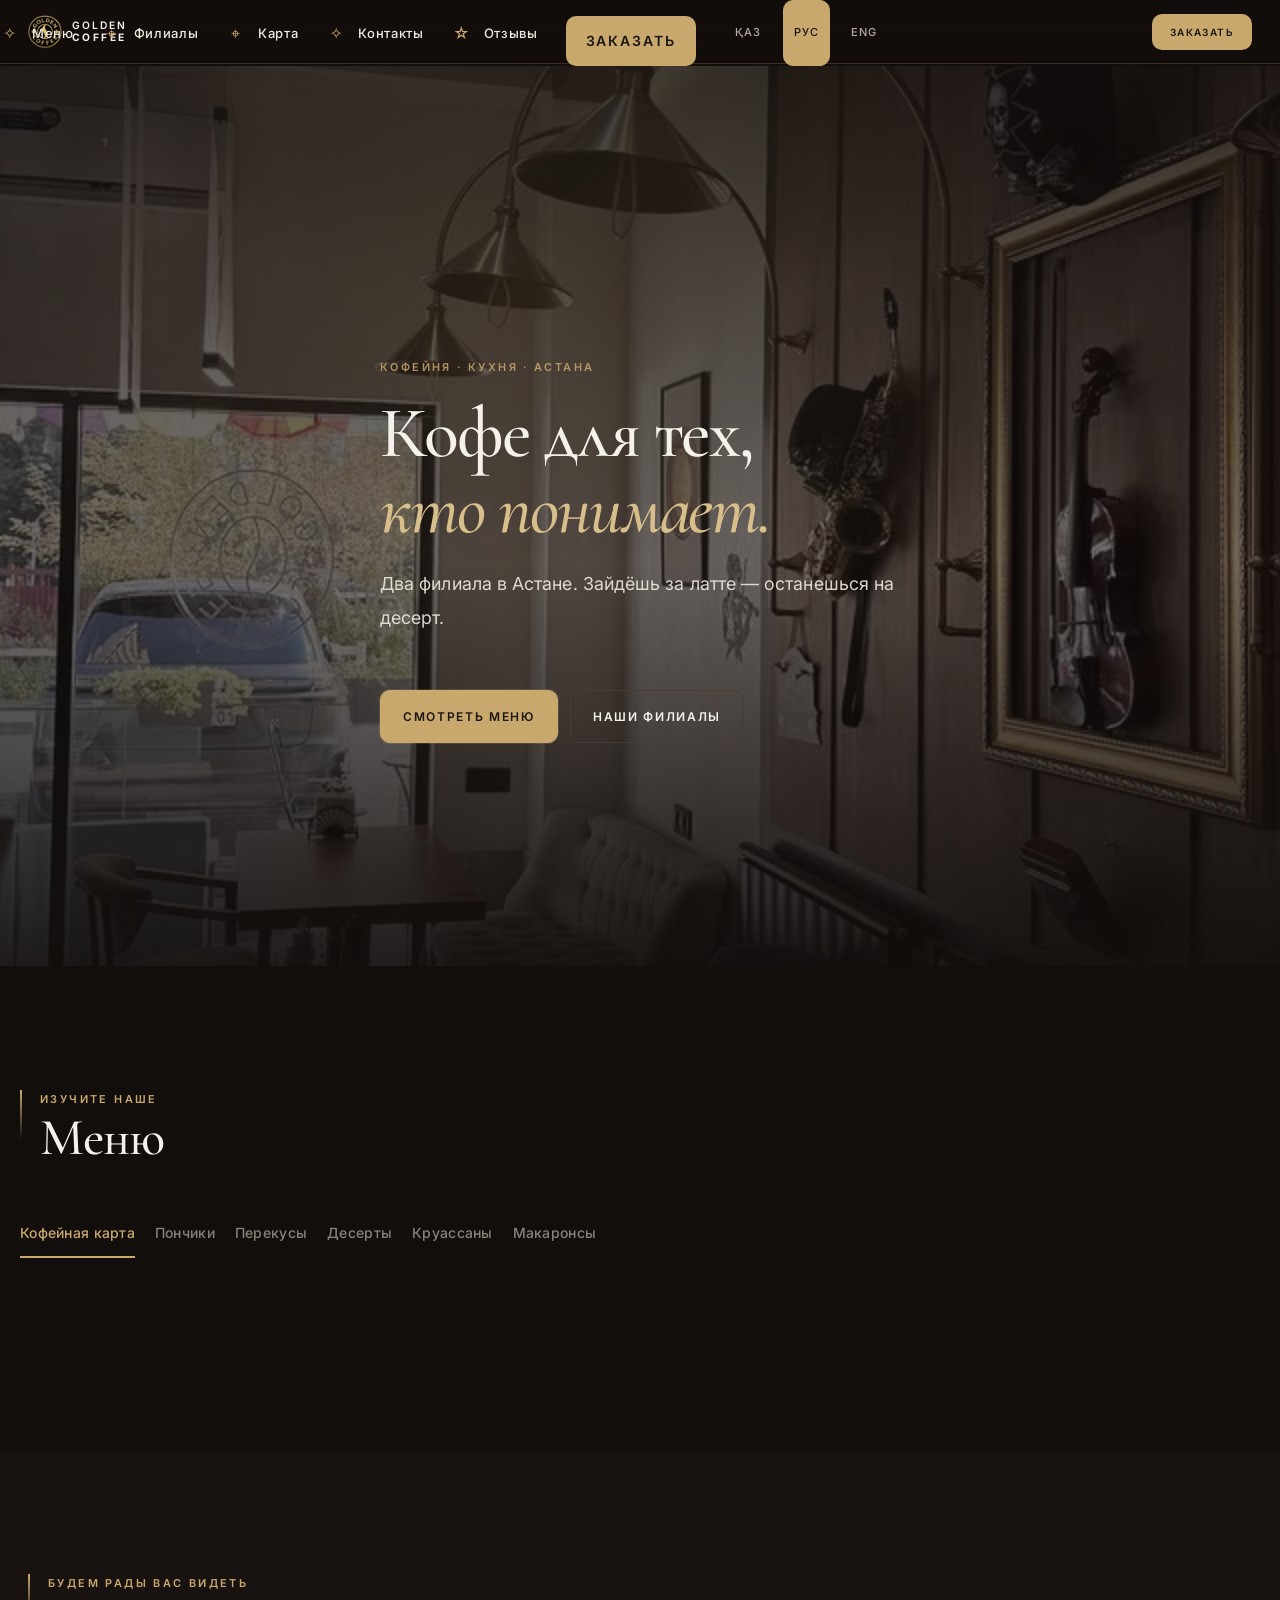
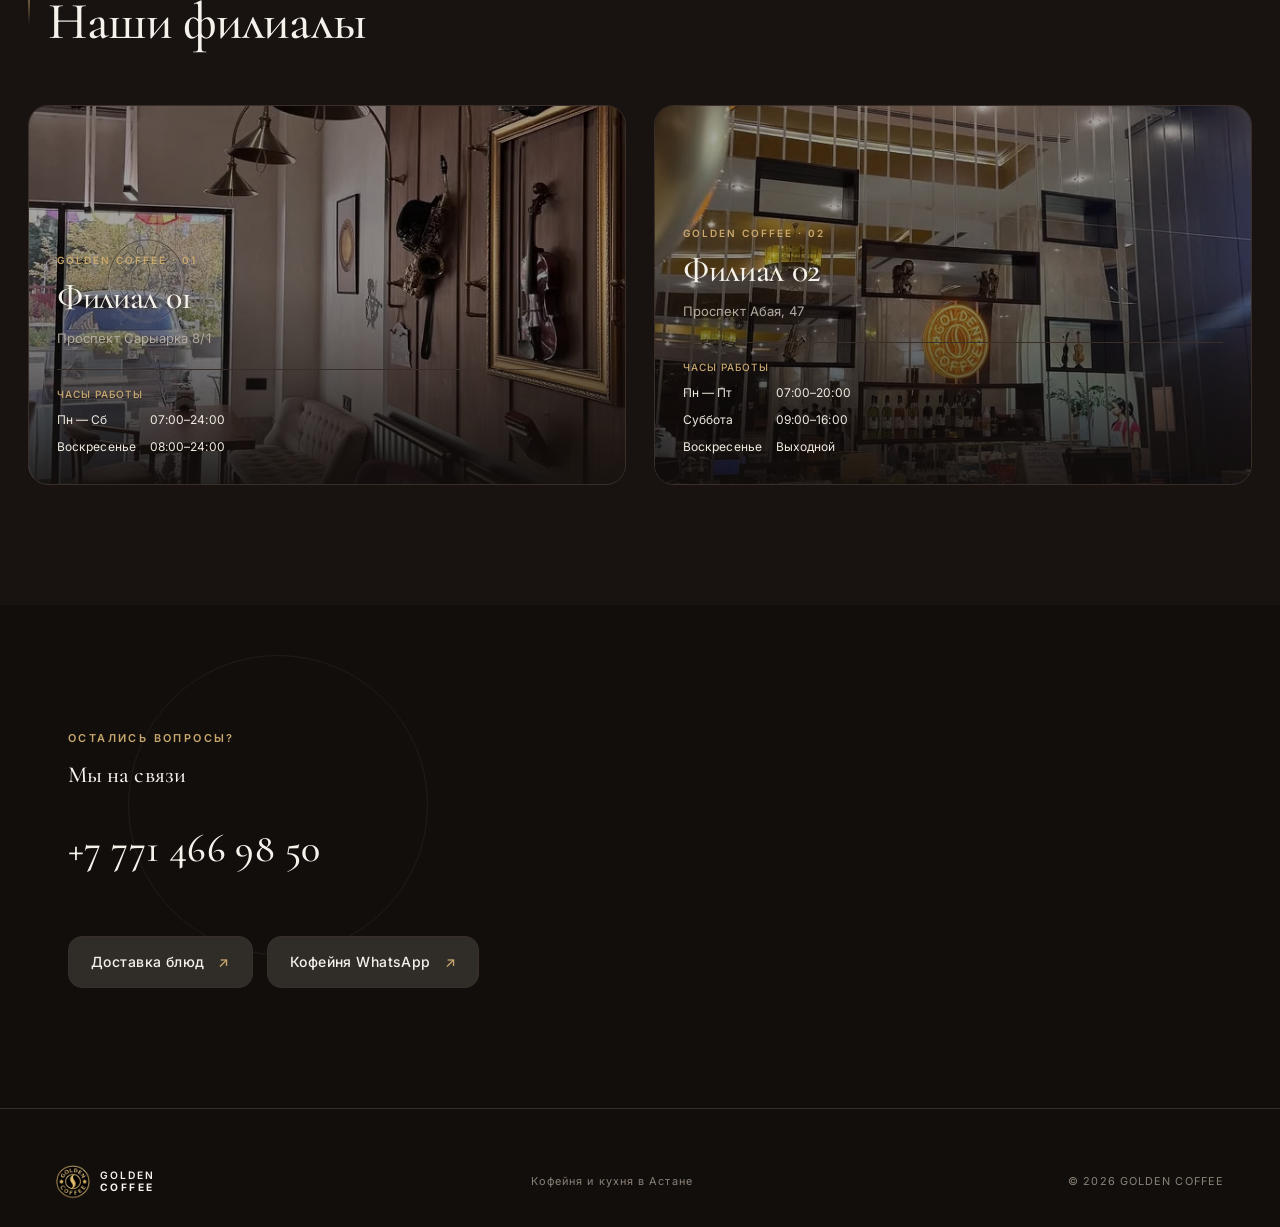
==== commit a7cbbd96: "Add files via upload" ====
--- a/index.html
+++ b/index.html
@@ -2,7 +2,7 @@
 <html lang="ru">
 <head>
   <meta charset="UTF-8">
-  <meta name="viewport" content="width=device-width, initial-scale=1, viewport-fit=cover">
+  <meta name="viewport" content="width=device-width, initial-scale=1.0, viewport-fit=cover">
   <meta name="theme-color" content="#120e0c">
   <title>Golden Coffee — кофейня и кухня в Астане</title>
   <meta name="description" content="Golden Coffee & Golden Canteen — кофе, блюда и уют в Астане. Два филиала: проспект Сарыарка 8/1 и проспект Абая 47.">
@@ -42,6 +42,7 @@
       <a href="#locations"><span class="nav-icon" aria-hidden="true">⌖</span><span data-i18n="navLocations">Филиалы</span></a>
       <a href="#map"><span class="nav-icon" aria-hidden="true">⌖</span><span data-i18n="navMap">Карта</span></a>
       <a href="#contact"><span class="nav-icon" aria-hidden="true">✧</span><span data-i18n="navContact">Контакты</span></a>
+      <a href="reviews.html"><span class="nav-icon" aria-hidden="true">☆</span><span data-i18n="navReviews">Отзывы</span></a>
       <a class="instagram-nav-link" href="https://www.instagram.com/goldencoffee.ast/" target="_blank" rel="noopener noreferrer">
         <img src="assets/instagram.webp" alt="" width="20" height="20" loading="lazy" decoding="async">
         <span data-i18n="navInstagram">Instagram</span>
--- a/styles.css
+++ b/styles.css
@@ -87,7 +87,8 @@
   display: flex;
   flex-direction: column;
   min-height: 100vh;
-  min-height: 100dvh;
+  /* Keep the page's base geometry stable while Safari's browser chrome moves. */
+  min-height: 100svh;
   margin: 0;
   background: var(--bg-deep);
   color: var(--cream);
@@ -428,7 +429,9 @@
   position: relative;
   z-index: 1;
   min-height: 100vh;
-  min-height: 100dvh;
+  /* `dvh` changes as iOS Safari shows/hides its toolbar, making the hero jump.
+     Use the stable large viewport so the next section doesn't peek below it. */
+  min-height: 100lvh;
   display: flex;
   align-items: center;
   justify-content: center;
@@ -1053,27 +1056,54 @@
 /* ── Reviews Page ─────────────────────────────────────────────────────── */
 .reviews-page { background: var(--bg-deep); }
 
-.reviews-page .site-header { position: absolute; }
+.reviews-page .site-header {
+  position: absolute;
+  justify-content: space-between;
+  gap: var(--space-5);
+}
+
+.reviews-page .brand { flex: 0 1 auto; }
+
+.reviews-back {
+  display: inline-flex;
+  align-items: center;
+  justify-content: center;
+  gap: 9px;
+  flex: 0 0 auto;
+  padding: 10px 14px;
+  color: var(--cream-soft);
+  border: 1px solid var(--border-soft);
+  border-radius: var(--radius-sm);
+  font-size: 12px;
+  font-weight: 500;
+  letter-spacing: 0.04em;
+  transition: color 0.2s ease, border-color 0.2s ease, background 0.2s ease;
+}
+
+.reviews-back > span:first-child { color: var(--gold); font-size: 16px; }
+.reviews-back:hover { color: var(--gold-light); border-color: var(--gold-dim); background: rgba(201, 168, 110, 0.06); }
 
 .reviews-main {
   display: grid;
   place-items: center;
   min-height: 100vh;
-  min-height: 100dvh;
+  min-height: 100svh;
   padding: calc(var(--safe-top) + var(--header-h) + var(--space-10)) var(--space-6) var(--space-10);
   background:
-    radial-gradient(ellipse at center, rgba(201, 168, 110, 0.06), transparent 60%),
+    radial-gradient(ellipse at 50% 42%, rgba(201, 168, 110, 0.11), transparent 58%),
     var(--bg-deep);
 }
 
 .reviews-card {
+  position: relative;
   width: 100%;
   max-width: 560px;
   padding: var(--space-12) var(--space-8);
   text-align: center;
-  background: var(--surface);
-  border: 1px solid var(--border);
+  background: linear-gradient(145deg, #34302b, #26221f);
+  border: 1px solid var(--border-soft);
   border-radius: var(--radius-lg);
+  box-shadow: 0 24px 70px rgba(0, 0, 0, 0.3), inset 0 1px rgba(255, 255, 255, 0.025);
 }
 
 .reviews-star {
@@ -1308,6 +1338,10 @@
   .map-icon { width: 36px; height: 36px; }
 
   .reviews-card { padding: var(--space-8) var(--space-5); }
+  .reviews-page .site-header { padding: 0 14px; }
+  .reviews-page .brand { gap: 7px; font-size: 9px; }
+  .reviews-page .brand-icon { flex-basis: 30px; width: 30px; height: 30px; }
+  .reviews-back { gap: 6px; padding: 9px 10px; font-size: 11px; }
 }
 
 /* ── Reduced Motion ───────────────────────────────────────────────────── */
